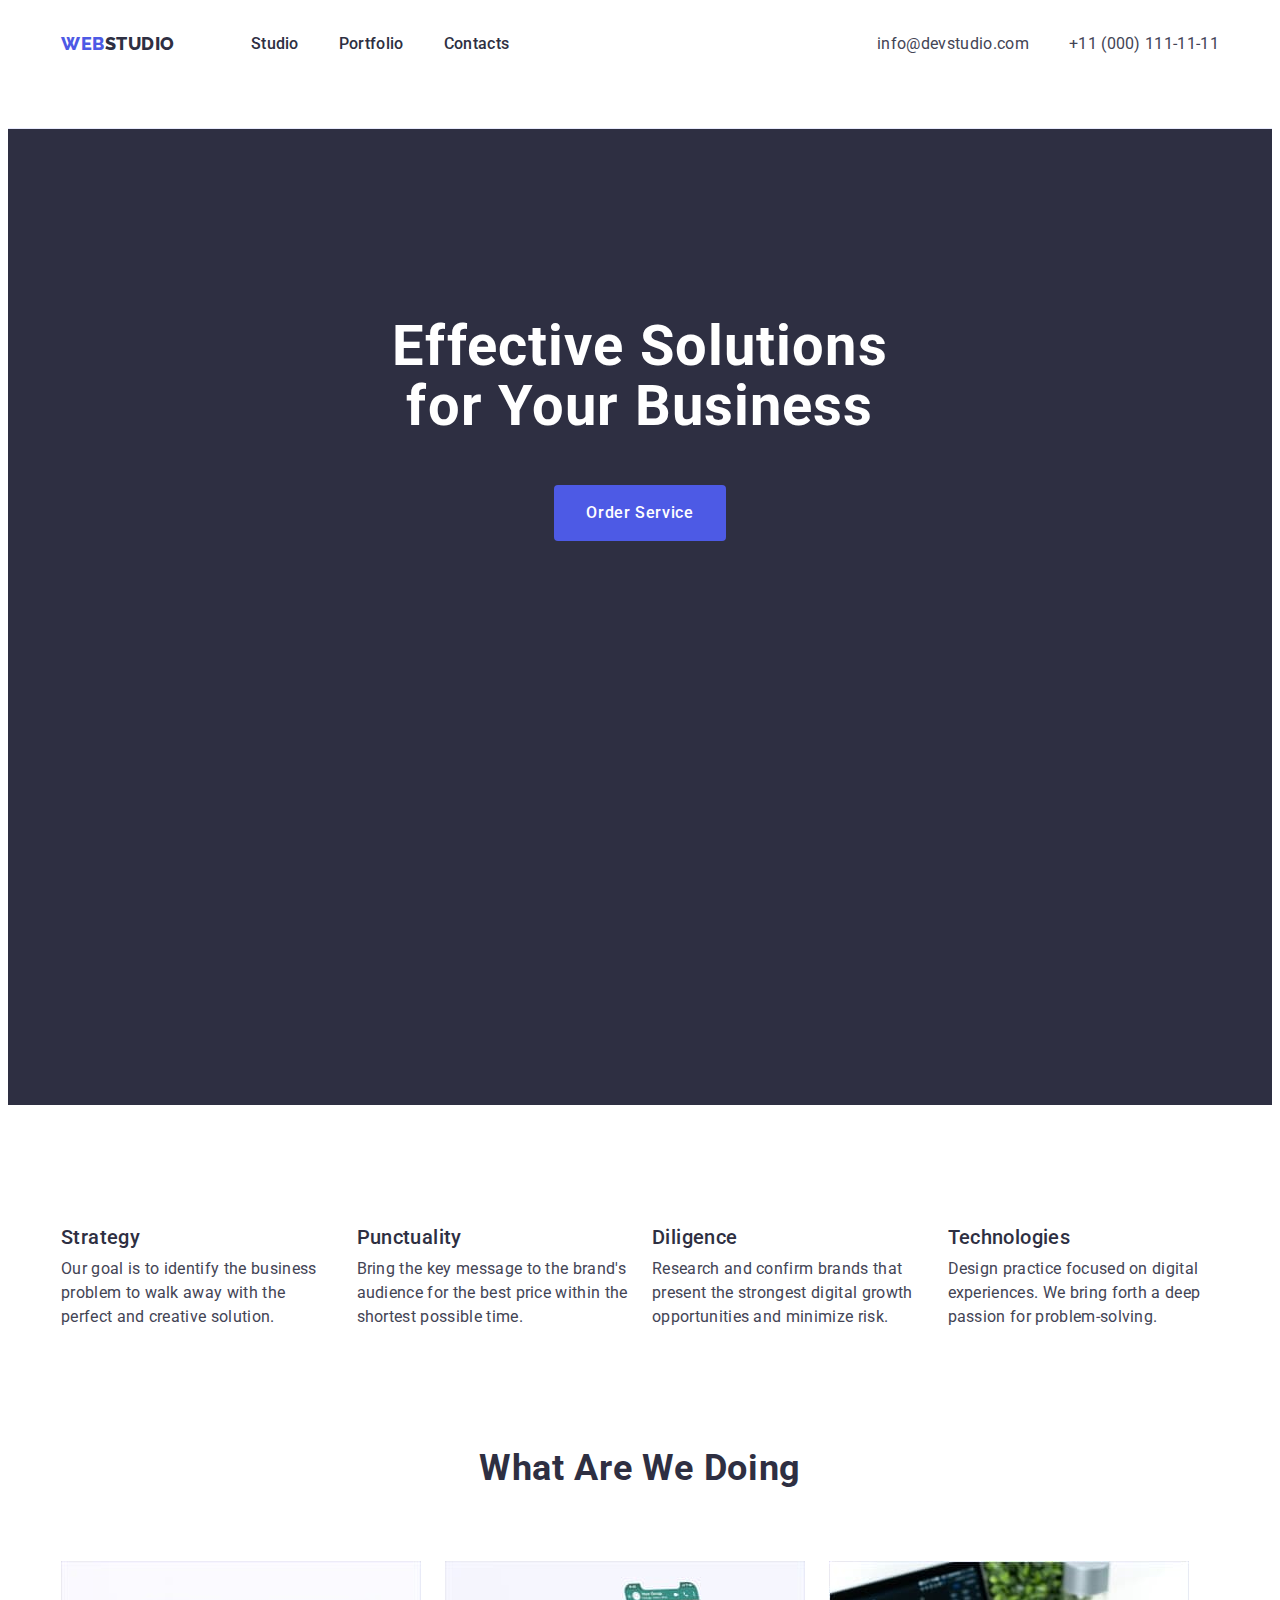
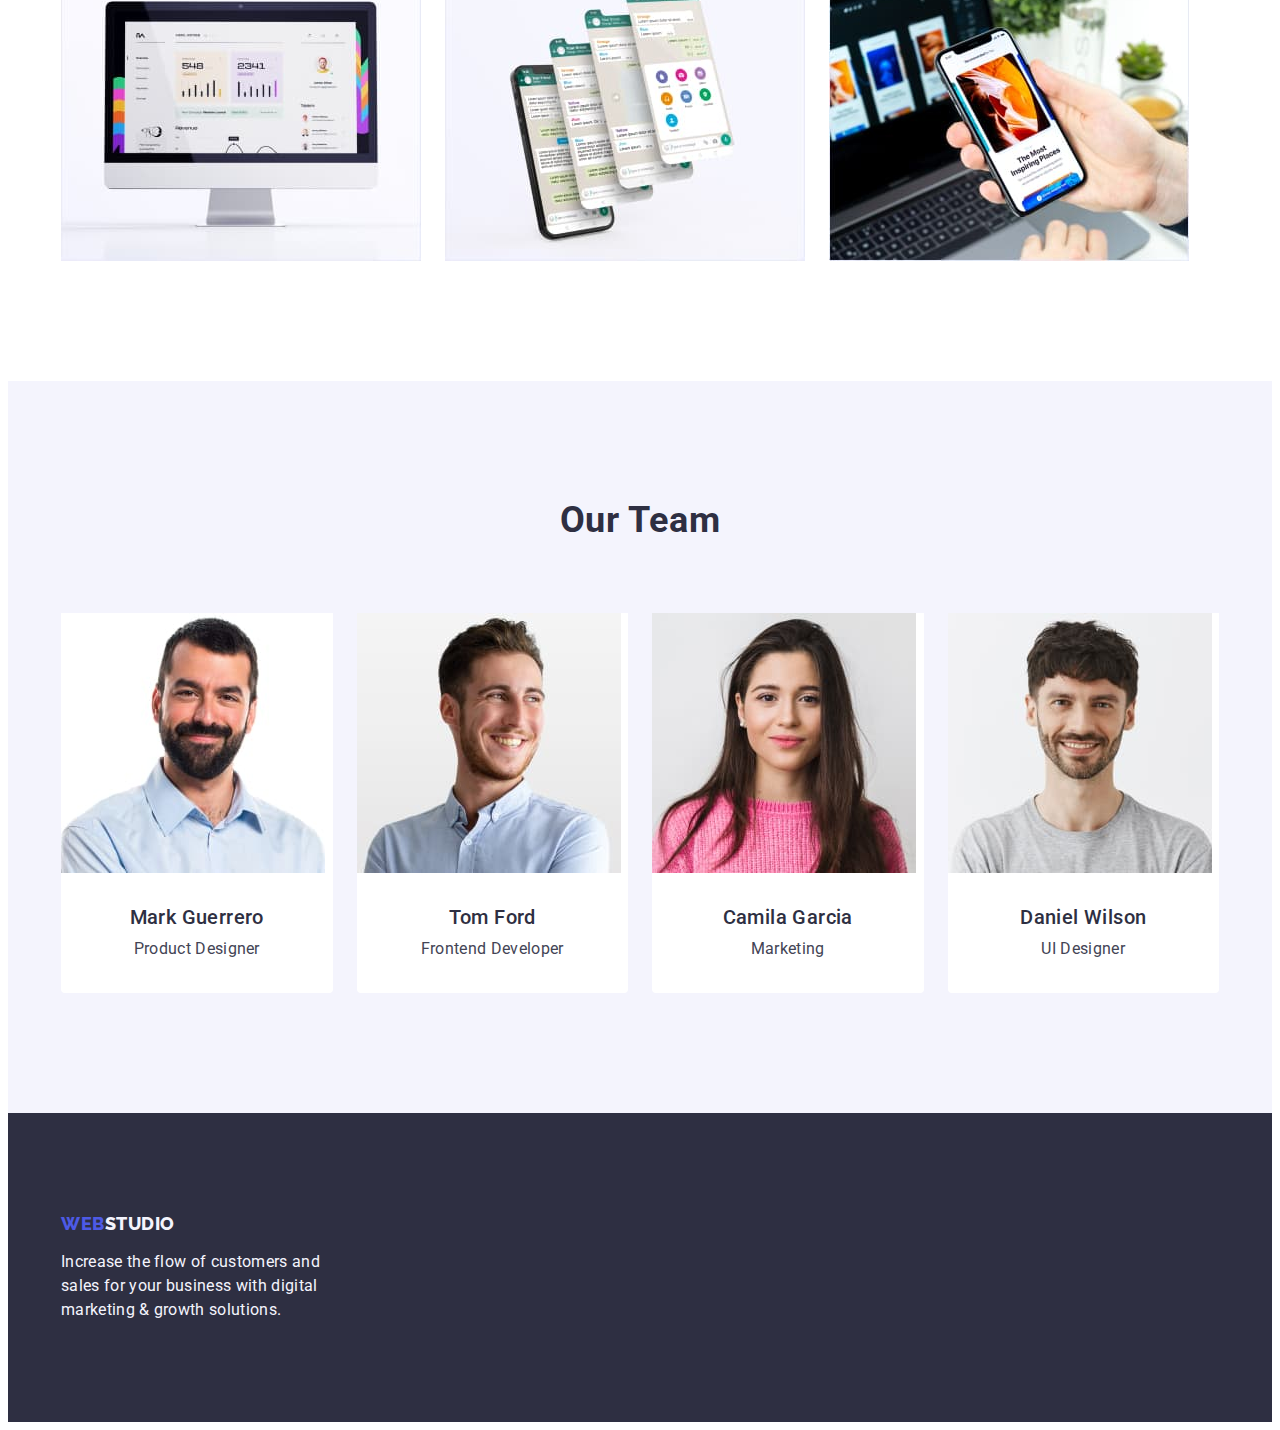
==== index.html @ 65b41a3a "Initial commit" ====
<!DOCTYPE html>
<html lang="en">
  <head>
    <meta charset="UTF-8" />
    <meta http-equiv="X-UA-Compatible" content="IE=edge" />
    <meta name="viewport" content="width=device-width, initial-scale=1.0" />
    <link rel="preconnect" href="https://fonts.googleapis.com" />
    <link rel="preconnect" href="https://fonts.gstatic.com" crossorigin />
    <link
      href="https://fonts.googleapis.com/css2?family=Raleway:wght@800&family=Roboto:wght@400;500;700&display=swap"
      rel="stylesheet"
    />
    <title>Document</title>
    <link
      rel="stylesheet"
      href="https://cdnjs.cloudflare.com/ajax/libs/modern-normalize/2.0.0/modern-normalize.min.css"
      integrity="sha512-4xo8blKMVCiXpTaLzQSLSw3KFOVPWhm/TRtuPVc4WG6kUgjH6J03IBuG7JZPkcWMxJ5huwaBpOpnwYElP/m6wg=="
      crossorigin="anonymous"
      referrerpolicy="no-referrer"
    />
    <link rel="stylesheet" href="./css/styles.css" />
  </head>

  <body class="body-list">
    <!-- ... -->
    <header class="header-item">
      <div class="container header-container">
        <nav class="link-menu-item">
          <a href="./index.html" class="link-logo link"
            >Web<span class="web link">Studio</span></a
          >
          <ul class="list-menu list">
            <li class="link-item-main">
              <a href="./index.html" class="link-menu link">Studio</a>
            </li>
            <li class="link-item-main">
              <a href="./portfolio.html" class="link-menu link">Portfolio</a>
            </li>
            <li class="link-item-main">
              <a href="" class="link-menu link">Contacts</a>
            </li>
          </ul>
        </nav>
        <address class="contact-list">
          <ul class="contact-list-item list">
            <li class="main-contact-address">
              <a href="mailto:info@devstudio.com" class="tel-mail link"
                >info@devstudio.com
              </a>
            </li>
            <li class="main-contact-address">
              <a href="tel:+110001111111" class="tel-mail link"
                >+11 (000) 111-11-11</a
              >
            </li>
          </ul>
        </address>
      </div>
    </header>
    <!-- title and button -->

    <main class="main">
      <section class="button-title-service">
        <div class="container hero-container">
          <h1 class="main-title">Effective Solutions for Your Business</h1>
          <button type="button" class="button-order">
            <span>Order Service</span>
          </button>
        </div>
      </section>

      <!-- all info -->
      <section class="all-info">
        <div class="container">
          <h2 class="portfolio-list">soft skills</h2>
          <ul class="skills-list list">
            <li class="skills-info">
              <h3 class="main-list-info">Strategy</h3>
              <p class="info-main">
                Our goal is to identify the business problem to walk away with
                the perfect and creative solution.
              </p>
            </li>
            <li class="skills-info">
              <h3 class="main-list-info">Punctuality</h3>
              <p class="info-main">
                Bring the key message to the brand's audience for the best price
                within the shortest possible time.
              </p>
            </li>
            <li class="skills-info">
              <h3 class="main-list-info">Diligence</h3>
              <p class="info-main">
                Research and confirm brands that present the strongest digital
                growth opportunities and minimize risk.
              </p>
            </li>
            <li class="skills-info">
              <h3 class="main-list-info">Technologies</h3>
              <p class="info-main">
                Design practice focused on digital experiences. We bring forth a
                deep passion for problem-solving.
              </p>
            </li>
          </ul>
        </div>
      </section>

      <!-- skills -->
      <section class="are-we-doing">
        <div class="container">
          <h2 class="skills-doing">What are we doing</h2>
          <ul class="skills-img-list list">
            <li class="skills-team list">
              <img
                src="./images/Rectangle71.jpg"
                alt="computer monitor"
                class="img-computer"
                width="360"
                height="300"
              />
            </li>
            <li class="skills-team list">
              <img
                src="./images/Rectangle71(1).jpg"
                alt="phone message"
                class="img-phone"
                width="360"
                height="300"
              />
            </li>
            <li class="skills-team list">
              <img
                src="./images/Rectangle71(2).jpg"
                alt="phone computer"
                class="img-phone-computer"
                width="360"
                height="300"
              />
            </li>
          </ul>
        </div>
      </section>

      <!-- All team -->
      <section class="all-team">
        <div class="container">
          <h2 class="our-team">Our Team</h2>
          <ul class="list-team list">
            <li class="info-team list">
              <img
                src="./images/img.jpg"
                alt="Mark Product Designer"
                class="mark-img"
                width="264"
                height="260"
              />
              <div class="team-container">
                <h3 class="name-team">Mark Guerrero</h3>
                <p class="profession-team">Product Designer</p>
              </div>
            </li>
            <li class="info-team list">
              <img
                src="./images/img(1).jpg"
                alt="Tom Frontend"
                class="tom-img"
                width="264"
                height="260"
              />
              <div class="team-container">
                <h3 class="name-team">Tom Ford</h3>
                <p class="profession-team">Frontend Developer</p>
              </div>
            </li>
            <li class="info-team list">
              <img
                src="./images/img(2).jpg"
                alt="Camila Marketing"
                class="camila-img"
                width="264"
                height="260"
              />
              <div class="team-container">
                <h3 class="name-team">Camila Garcia</h3>
                <p class="profession-team">Marketing</p>
              </div>
            </li>
            <li class="info-team list">
              <img
                src="./images/img(3).jpg"
                alt="Daniel UI Designer"
                class="daniel-img"
                width="264"
                height="260"
              />
              <div class="team-container">
                <h3 class="name-team">Daniel Wilson</h3>
                <p class="profession-team">UI Designer</p>
              </div>
            </li>
          </ul>
        </div>
      </section>
    </main>
    <!-- ... -->

    <footer class="footer">
      <div class="container">
        <a href="./index.html" class="link-logo link logo-portfolio"
          >Web<span class="web-footer">Studio</span></a
        >
        <p class="footer-text">
          Increase the flow of customers and sales for your business with
          digital marketing & growth solutions.
        </p>
      </div>
    </footer>
  </body>
</html>
---- css/styles.css ----
body {
  font-family: "Roboto", sans-serif;
  background-color: #ffffff;
  color: #434455;
}
:root {
  --title-color: #2e2f42;
  --contact-color: #434455;
  --poragraf-color: #434455;
  --logo: #4d5ae5;
}

.container {
  width: 100%;
  width: 1158px;
  padding: 0 15px;
  margin: 0 auto;
}

.header-container {
  display: flex;
  align-items: center;
}

.link {
  text-decoration: none;
}
.list {
  list-style: none;
}

p,
h1,
h2,
h3 {
  margin-top: 0;
  margin-bottom: 0;
}

img {
  display: block;
}

ul {
  list-style-type: none;
  margin: 0;
  padding-left: 0;
}

.link-menu-item {
  display: flex;
  align-items: center;
}

.header-item {
  padding-top: 24px;
  padding-bottom: 24px;
  flex-grow: 1;
  justify-content: space-between;
  border-bottom: 1px solid #e7e9fc;
  height: 72px;
}

.header-container {
  display: flex;
}

.link-logo {
  font-family: "Raleway", sans-serif;
  font-style: normal;
  font-weight: 800;
  font-size: 18px;
  line-height: 1.17;
  letter-spacing: 0.03em;
  text-transform: uppercase;
  color: var(--logo);
  align-items: center;
  margin-right: 76px;
}

.logo-portfolio {
  display: inline-block;
  margin-bottom: 16px;
}

.web {
  color: var(--title-color);
}

.list-menu {
  display: flex;
  gap: 40px;
}

.link-menu {
  font-weight: 500;
  font-size: 16px;
  line-height: 1.5;
  letter-spacing: 0.02em;
  color: var(--title-color);
  padding: 24px 0;
}

.link-item-main :hover,
.link-item-main :focus {
  color: #404bbf;
}
.link-item-main {
}

.contact-list {
  font-style: normal;
  font-weight: 400;
  font-size: 16px;
  line-height: 1.5;
  letter-spacing: 0.02em;
  margin-left: auto;
}

.contact-list-item {
  display: flex;
  align-items: center;
  gap: 40px;
}

.main-contact-address :hover,
.main-contact-address :focus {
  color: #404bbf;
}

.tel-mail {
  color: var(--contact-color);
}

.button-title-service {
  background-color: var(--title-color);
  padding: 188px 0;
  height: 600px;
}

.hero-container {
}

.main-title {
  font-size: 56px;
  line-height: 1.07;
  color: #ffffff;
  text-align: center;
  letter-spacing: 0.02em;
  max-width: 496px;
  margin-left: auto;
  margin-right: auto;
  margin-bottom: 48px;
}

.button-order {
  padding: 16px 32px;
  font-family: "Roboto", sans-serif;
  font-style: normal;
  font-weight: 500;
  font-size: 16px;
  line-height: 1.5;
  letter-spacing: 0.04em;
  color: #ffffff;
  cursor: pointer;
  align-items: center;
  display: flex;
  margin: auto;
  background-color: #4d5ae5;
  border: 1px;
  border-radius: 4px;
  display: block;
  min-width: 169px;
}

.button-order:hover,
.button-order:focus {
  background-color: #404bbf;
}

.info-skills {
  font-weight: 500;
  font-size: 36px;
  line-height: 1.11;
  color: var(--title-color);
  letter-spacing: 0.02em;
  text-align: center;
  margin-bottom: 72px;
}

.skills-list {
  display: flex;
  gap: 24px;
  padding-left: 0;
}

.skills-info {
  width: calc((100% - 72px) / 4);
}

.all-info {
  padding-bottom: 120px;
  padding-top: 120px;
}

.main-list-info {
  font-family: "Roboto", sans-serif;
  font-weight: 500;
  font-size: 20px;
  line-height: 1.2;
  color: var(--title-color);
  letter-spacing: 0.02em;
  margin-bottom: 8px;
}

.info-main {
  font-family: "Roboto", sans-serif;
  font-size: 16px;
  line-height: 1.5;
  color: var(--poragraf-color);
  letter-spacing: 0.02em;
}
/** --------------skills-list-info --------------- */

.are-we-doing {
  padding-bottom: 120px;
}

.skills-doing {
  font-weight: 700;
  font-size: 36px;
  line-height: 1.11;
  color: var(--title-color);
  text-align: center;
  letter-spacing: 0.02em;
  text-transform: capitalize;
  margin: 0 auto;
  margin-bottom: 72px;
}

.skills-img-list {
  display: flex;
  gap: 24px;
}

.all-team {
  background-color: #f4f4fd;
  padding: 120px 0;
}

.list-team {
  display: flex;
  gap: 24px;
}
.team-container {
  padding: 32px 16px;
}

.info-team {
  background-color: #ffffff;
  border-radius: 0px 0px 4px 4px;
  width: calc((100% - 72px) / 4);
}

.our-team {
  font-size: 36px;
  line-height: 1.11;
  color: var(--title-color);
  text-align: center;
  letter-spacing: 0.02em;
  text-transform: capitalize;
  margin-bottom: 72px;
}
.list-team .name-team {
  font-family: "Roboto";
  font-style: normal;
  font-weight: 500;
  font-size: 20px;
  line-height: 1.2;
  color: var(--title-color);
  letter-spacing: 0.02em;
  margin-bottom: 8px;
  text-align: center;
}

.list-team .profession-team {
  font-size: 16px;
  line-height: 1.5;
  color: var(--poragraf-color);
  letter-spacing: 0.02em;
  text-align: center;
}

.footer {
  background: var(--title-color);
  padding-top: 100px;
  padding-bottom: 100px;
}
.footer-text {
  font-family: "Roboto";
  font-style: normal;
  font-weight: 400;
  font-size: 16px;
  line-height: 1.5;
  color: #f4f4fd;
  letter-spacing: 0.02em;
  max-width: 264px;
}

/** --------------next-html-portfolio--------------- */

.text-main-portfolio {
  font-weight: 500;
  font-size: 20px;
  line-height: 1.2;
  letter-spacing: 0.02em;
  color: var(--title-color);
  margin-bottom: 8px;
}
.item-portfolio {
  font-size: 16px;
  line-height: 1.5;
  letter-spacing: 0.02em;
  color: var(--poragraf-color);
}

.li-portfolio {
  background: #ffffff;
}

.web-footer {
  color: #f4f4fd;
}

.section-main {
  padding-top: 96px;
  padding-bottom: 120px;
}

.item-butoon {
  display: flex;
  justify-content: center;
  gap: 24px;
  margin-bottom: 72px;
}

.button-web-portfolio {
  font-family: "Roboto", sans-serif;
  color: #4d5ae5;
  line-height: 1.5;
  font-size: 16px;
  font-weight: 500;
  letter-spacing: 0.04em;
  background-color: #f4f4fd;
  cursor: pointer;
  padding: 12px 24px;
  border: 1px solid #e7e9fc;
  border-radius: 4px;
}

.button-web-portfolio:hover {
  color: #ffffff;
  background-color: #404bbf;
  border: 1px solid transparent;
}
.button-web-portfolio:active,
.button-web-portfolio:focus {
  color: #ffffff;
  background-color: #404bbf;
  border: 1px solid transparent;
}

.ul-portfolio {
  display: flex;
  flex-wrap: wrap;
  column-gap: 24px;
  row-gap: 48px;
}

.li-portfolio {
  width: calc((100% - 48px) / 3);
}

.info-portfolio {
  padding: 32px 16px;
  border: 1px solid #e7e9fc;
  border-top: none;
  width: 360px;
}
.portfolio-list {
  position: absolute;
  width: 1px;
  height: 1px;
  margin: -1px;
  border: 0;
  padding: 0;
  white-space: nowrap;
  clip-path: inset(100%);
  clip: rect(0 0 0 0);
  overflow: hidden;
}
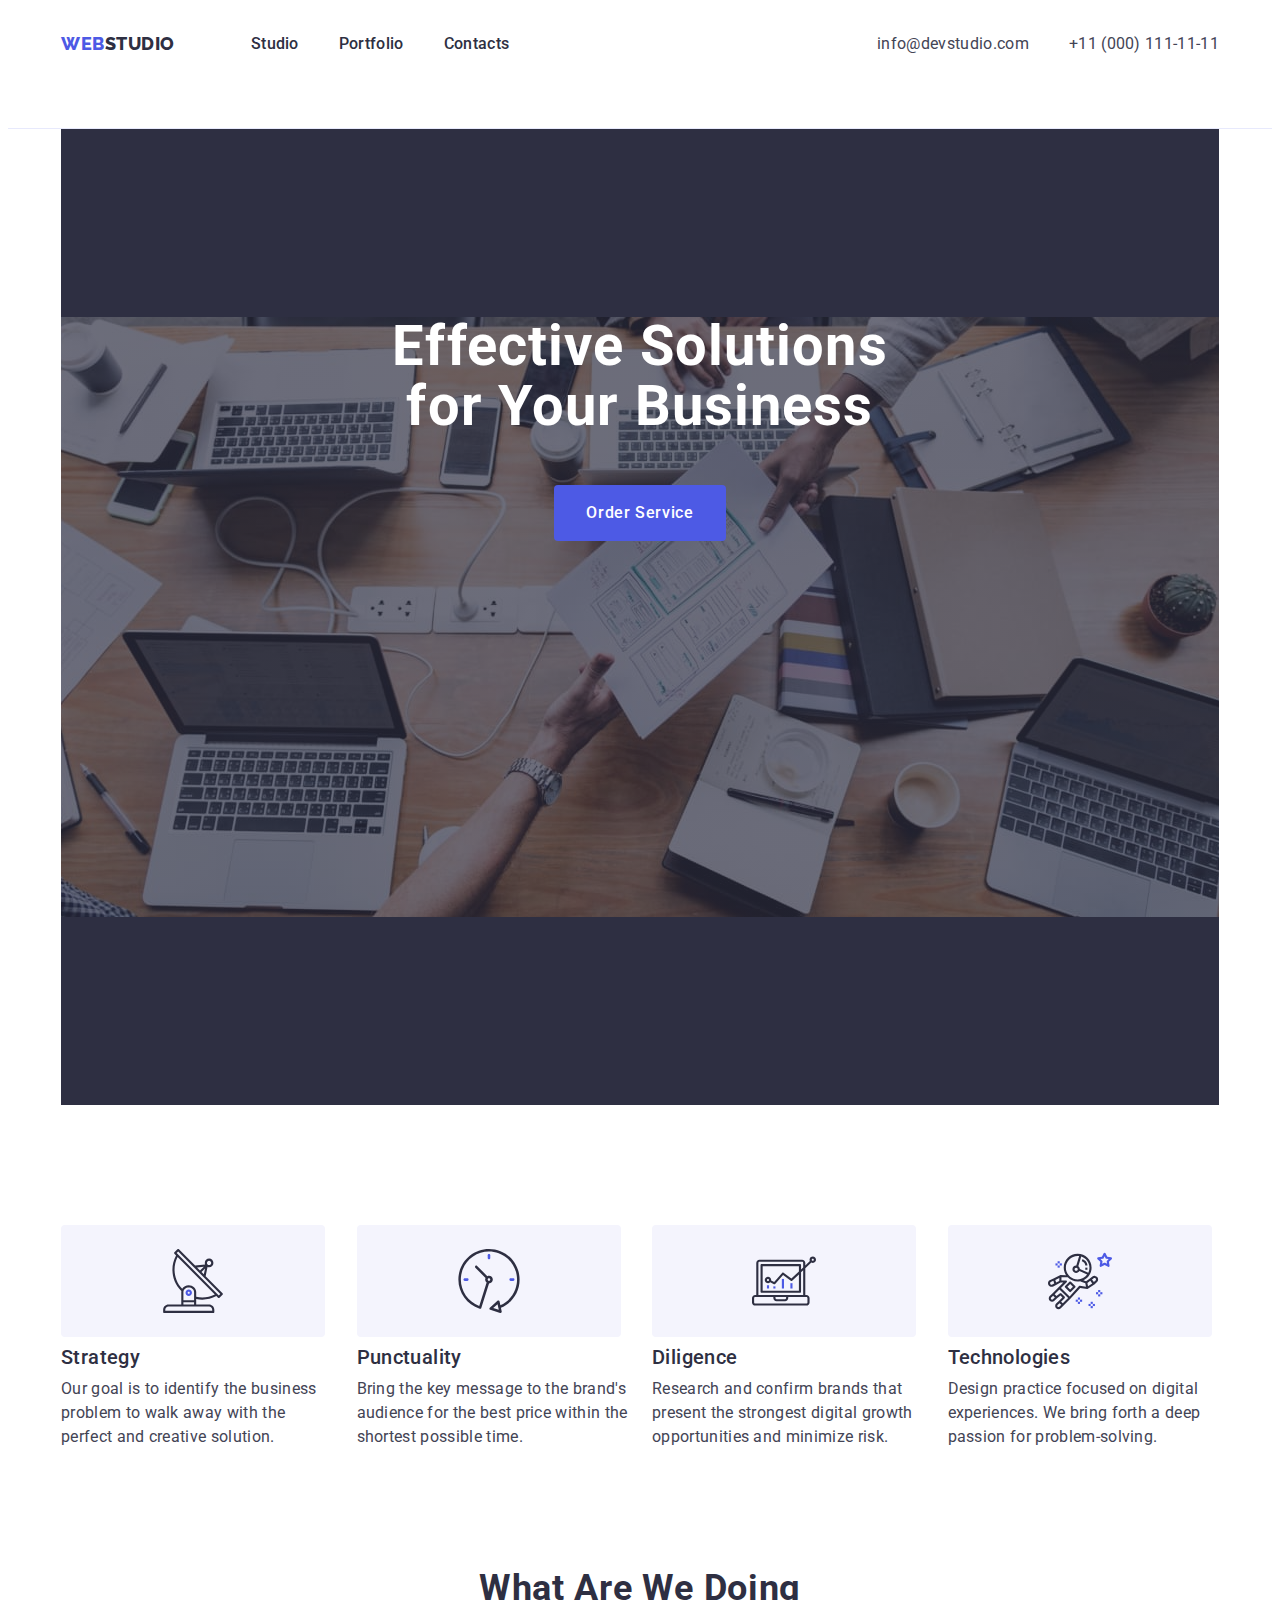
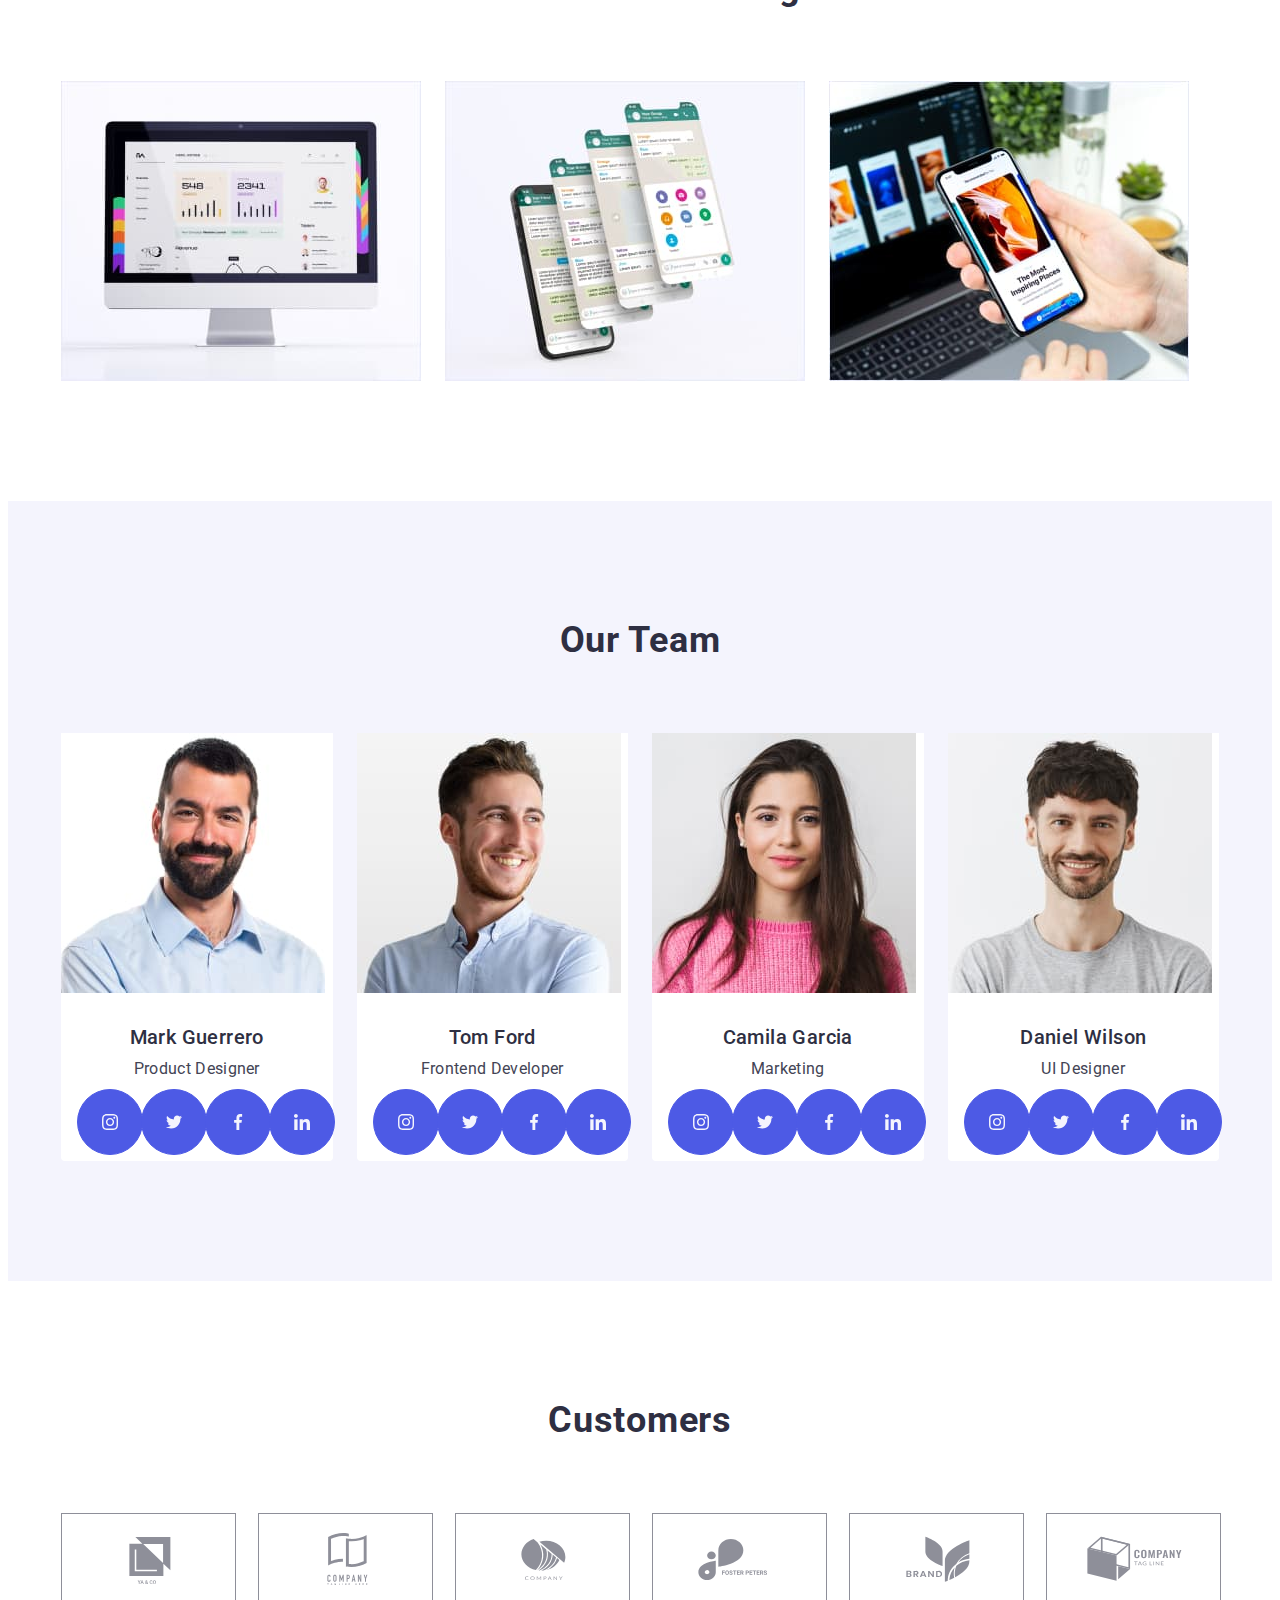
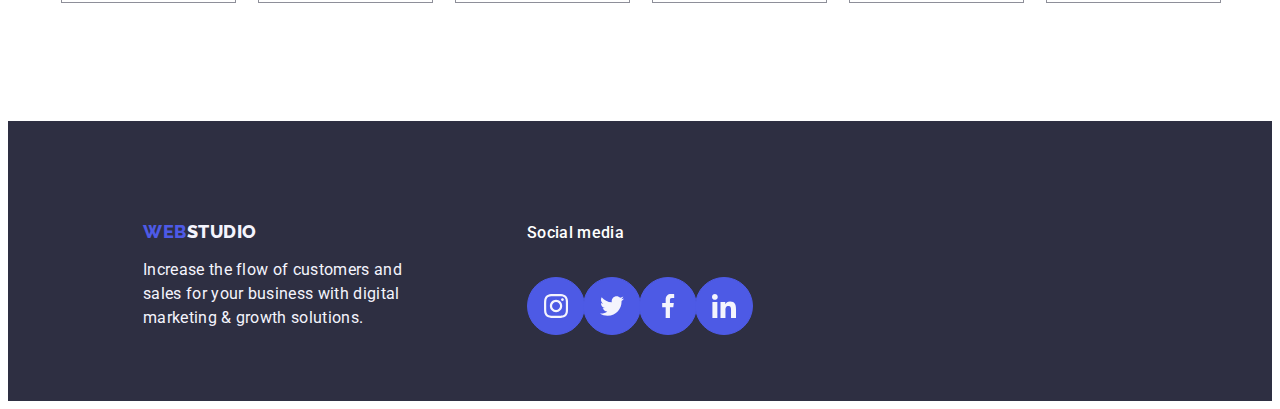
==== commit a784ad86: "yes" ====
--- a/index.html
+++ b/index.html
@@ -63,7 +63,7 @@
       <section class="button-title-service">
         <div class="container hero-container">
           <h1 class="main-title">Effective Solutions for Your Business</h1>
-          <button type="button" class="button-order">
+          <button type="button" class="button-order" data-modal-open>
             <span>Order Service</span>
           </button>
         </div>
@@ -75,27 +75,50 @@
           <h2 class="portfolio-list">soft skills</h2>
           <ul class="skills-list list">
             <li class="skills-info">
+              <div class="icon-item">
+                <svg class="header-svg-icon" width="64" height="64">
+                  <use href="./images/symbol-defs.svg#icon-antenna"></use>
+                </svg>
+              </div>
               <h3 class="main-list-info">Strategy</h3>
               <p class="info-main">
                 Our goal is to identify the business problem to walk away with
                 the perfect and creative solution.
               </p>
             </li>
+
             <li class="skills-info">
+              <div class="icon-item">
+                <svg class="header-svg-icon" width="64" height="64">
+                  <use href="./images/symbol-defs.svg#icon-clock"></use>
+                </svg>
+              </div>
               <h3 class="main-list-info">Punctuality</h3>
               <p class="info-main">
                 Bring the key message to the brand's audience for the best price
                 within the shortest possible time.
               </p>
             </li>
+
             <li class="skills-info">
+              <div class="icon-item">
+                <svg class="header-svg-icon" width="64" height="64">
+                  <use href="./images/symbol-defs.svg#icon-diagram"></use>
+                </svg>
+              </div>
               <h3 class="main-list-info">Diligence</h3>
               <p class="info-main">
                 Research and confirm brands that present the strongest digital
                 growth opportunities and minimize risk.
               </p>
             </li>
+
             <li class="skills-info">
+              <div class="icon-item">
+                <svg class="header-svg-icon" width="64" height="64">
+                  <use href="./images/symbol-defs.svg#icon-astronaut"></use>
+                </svg>
+              </div>
               <h3 class="main-list-info">Technologies</h3>
               <p class="info-main">
                 Design practice focused on digital experiences. We bring forth a
@@ -158,6 +181,42 @@
               <div class="team-container">
                 <h3 class="name-team">Mark Guerrero</h3>
                 <p class="profession-team">Product Designer</p>
+                <div class="container-social-link">
+                  <ul class="icon-main-list list">
+                    <li class="social-icon-list">
+                      <a href="#" class="social-icon-link"
+                        ><svg class="" width="16" height="16">
+                          <use
+                            href="./images/symbol-defs.svg#icon-instagram"
+                          ></use></svg
+                      ></a>
+                    </li>
+                    <li class="social-icon-list">
+                      <a href="#" class="social-icon-link"
+                        ><svg class="" width="16" height="16">
+                          <use
+                            href="./images/symbol-defs.svg#icon-twitter"
+                          ></use></svg
+                      ></a>
+                    </li>
+                    <li class="social-icon-list">
+                      <a href="#" class="social-icon-link"
+                        ><svg class="" width="16" height="16">
+                          <use
+                            href="./images/symbol-defs.svg#icon-facebook"
+                          ></use></svg
+                      ></a>
+                    </li>
+                    <li class="social-icon-list">
+                      <a href="#" class="social-icon-link"
+                        ><svg class="" width="16" height="16">
+                          <use
+                            href="./images/symbol-defs.svg#icon-linkedin"
+                          ></use></svg
+                      ></a>
+                    </li>
+                  </ul>
+                </div>
               </div>
             </li>
             <li class="info-team list">
@@ -171,6 +230,42 @@
               <div class="team-container">
                 <h3 class="name-team">Tom Ford</h3>
                 <p class="profession-team">Frontend Developer</p>
+                <div class="container-social-link">
+                  <ul class="icon-main-list">
+                    <li class="social-icon-list">
+                      <a href="#" class="social-icon-link"
+                        ><svg class="" width="16" height="16">
+                          <use
+                            href="./images/symbol-defs.svg#icon-instagram"
+                          ></use></svg
+                      ></a>
+                    </li>
+                    <li class="social-icon-list">
+                      <a href="#" class="social-icon-link"
+                        ><svg class="" width="16" height="16">
+                          <use
+                            href="./images/symbol-defs.svg#icon-twitter"
+                          ></use></svg
+                      ></a>
+                    </li>
+                    <li class="social-icon-list">
+                      <a href="#" class="social-icon-link"
+                        ><svg class="" width="16" height="16">
+                          <use
+                            href="./images/symbol-defs.svg#icon-facebook"
+                          ></use></svg
+                      ></a>
+                    </li>
+                    <li class="social-icon-list">
+                      <a href="#" class="social-icon-link"
+                        ><svg class="" width="16" height="16">
+                          <use
+                            href="./images/symbol-defs.svg#icon-linkedin"
+                          ></use></svg
+                      ></a>
+                    </li>
+                  </ul>
+                </div>
               </div>
             </li>
             <li class="info-team list">
@@ -184,6 +279,42 @@
               <div class="team-container">
                 <h3 class="name-team">Camila Garcia</h3>
                 <p class="profession-team">Marketing</p>
+                <div class="container-social-link">
+                  <ul class="icon-main-list">
+                    <li class="social-icon-list">
+                      <a href="#" class="social-icon-link"
+                        ><svg class="" width="16" height="16">
+                          <use
+                            href="./images/symbol-defs.svg#icon-instagram"
+                          ></use></svg
+                      ></a>
+                    </li>
+                    <li class="social-icon-list">
+                      <a href="#" class="social-icon-link"
+                        ><svg class="" width="16" height="16">
+                          <use
+                            href="./images/symbol-defs.svg#icon-twitter"
+                          ></use></svg
+                      ></a>
+                    </li>
+                    <li class="social-icon-list">
+                      <a href="#" class="social-icon-link"
+                        ><svg class="" width="16" height="16">
+                          <use
+                            href="./images/symbol-defs.svg#icon-facebook"
+                          ></use></svg
+                      ></a>
+                    </li>
+                    <li class="social-icon-list">
+                      <a href="#" class="social-icon-link"
+                        ><svg class="" width="16" height="16">
+                          <use
+                            href="./images/symbol-defs.svg#icon-linkedin"
+                          ></use></svg
+                      ></a>
+                    </li>
+                  </ul>
+                </div>
               </div>
             </li>
             <li class="info-team list">
@@ -197,24 +328,191 @@
               <div class="team-container">
                 <h3 class="name-team">Daniel Wilson</h3>
                 <p class="profession-team">UI Designer</p>
-              </div>
+                <div class="container-social-link">
+                  <ul class="icon-main-list">
+                    <li class="social-icon-list">
+                      <a href="#" class="social-icon-link"
+                        ><svg class="" width="16" height="16">
+                          <use
+                            href="./images/symbol-defs.svg#icon-instagram"
+                          ></use></svg
+                      ></a>
+                    </li>
+                    <li class="social-icon-list">
+                      <a href="#" class="social-icon-link"
+                        ><svg class="" width="16" height="16">
+                          <use
+                            href="./images/symbol-defs.svg#icon-twitter"
+                          ></use></svg
+                      ></a>
+                    </li>
+                    <li class="social-icon-list">
+                      <a href="#" class="social-icon-link"
+                        ><svg class="" width="16" height="16">
+                          <use
+                            href="./images/symbol-defs.svg#icon-facebook"
+                          ></use></svg
+                      ></a>
+                    </li>
+                    <li class="social-icon-list">
+                      <a href="#" class="social-icon-link"
+                        ><svg class="" width="16" height="16">
+                          <use
+                            href="./images/symbol-defs.svg#icon-linkedin"
+                          ></use></svg
+                      ></a>
+                    </li>
+                  </ul>
+                </div>
+              </div>
+            </li>
+          </ul>
+        </div>
+      </section>
+
+      <section class="sectiom-customers">
+        <div class="container">
+          <h2 class="customers-text">Customers</h2>
+          <ul class="main-icon-group list">
+            <li class="list-icon-customers">
+              <a
+                href="#"
+                class="link-icon-customers"
+                aria-label=""
+                target="_blank"
+                rel="noopener noreferrer"
+              >
+                <svg class="brand-company" width="104" height="56">
+                  <use
+                    href="./images/symbol-defs.svg#icon-group-ya-co"
+                  ></use></svg
+              ></a>
+            </li>
+            <li class="list-icon-customers">
+              <a
+                href="#"
+                class="link-icon-customers"
+                aria-label=""
+                target="_blank"
+                rel="noopener noreferrer"
+              >
+                <svg class="brand-company" width="104" height="56">
+                  <use
+                    href="./images/symbol-defs.svg#icon-company-tagline-here"
+                  ></use></svg
+              ></a>
+            </li>
+            <li class="list-icon-customers">
+              <a
+                href="#"
+                class="link-icon-customers"
+                aria-label=""
+                target="_blank"
+                rel="noopener noreferrer"
+              >
+                <svg class="brand-company" width="104" height="56">
+                  <use href="./images/symbol-defs.svg#icon-company"></use></svg
+              ></a>
+            </li>
+            <li class="list-icon-customers">
+              <a
+                href="#"
+                class="link-icon-customers"
+                aria-label=""
+                target="_blank"
+                rel="noopener noreferrer"
+              >
+                <svg class="brand-company" width="104" height="56">
+                  <use
+                    href="./images/symbol-defs.svg#icon-foster-peters"
+                  ></use></svg
+              ></a>
+            </li>
+            <li class="list-icon-customers">
+              <a
+                href="#"
+                class="link-icon-customers"
+                aria-label=""
+                target="_blank"
+                rel="noopener noreferrer"
+              >
+                <svg class="brand-company" width="104" height="56">
+                  <use href="./images/symbol-defs.svg#icon-brend"></use></svg
+              ></a>
+            </li>
+            <li class="list-icon-customers">
+              <a
+                href="#"
+                class="link-icon-customers"
+                aria-label=""
+                target="_blank"
+                rel="noopener noreferrer"
+              >
+                <svg class="brand-company" width="104" height="56">
+                  <use
+                    href="./images/symbol-defs.svg#icon-company-tag-line"
+                  ></use></svg
+              ></a>
             </li>
           </ul>
         </div>
       </section>
     </main>
     <!-- ... -->
-
     <footer class="footer">
-      <div class="container">
-        <a href="./index.html" class="link-logo link logo-portfolio"
-          >Web<span class="web-footer">Studio</span></a
-        >
-        <p class="footer-text">
-          Increase the flow of customers and sales for your business with
-          digital marketing & growth solutions.
-        </p>
+      <div class="container footer-container">
+        <div class="container-logo">
+          <a href="./index.html" class="logo-portfolio-item link"
+            >Web<span class="web-footer">Studio</span></a
+          >
+          <p class="footer-text">
+            Increase the flow of customers and sales for your business with
+            digital marketing & growth solutions.
+          </p>
+        </div>
+        <div class="footer-container-item">
+          <p class="footer-icon">Social media</p>
+          <ul class="icon-footer-item list">
+            <li class="footer-icon-list">
+              <a href="#" class="footer-link"
+                ><svg class="" width="24" height="24">
+                  <use
+                    href="./images/symbol-defs.svg#icon-instagram"
+                  ></use></svg
+              ></a>
+            </li>
+            <li class="footer-icon-list">
+              <a href="#" class="footer-link link"
+                ><svg class="" width="24" height="24">
+                  <use href="./images/symbol-defs.svg#icon-twitter"></use></svg
+              ></a>
+            </li>
+            <li class="footer-icon-list">
+              <a href="#" class="footer-link link"
+                ><svg class="" width="24" height="24">
+                  <use href="./images/symbol-defs.svg#icon-facebook"></use></svg
+              ></a>
+            </li>
+            <li class="footer-icon-list">
+              <a href="#" class="footer-link link"
+                ><svg class="" width="24" height="24">
+                  <use href="./images/symbol-defs.svg#icon-linkedin"></use></svg
+              ></a>
+            </li>
+          </ul>
+        </div>
       </div>
     </footer>
+
+    <div class="backdrop is-hidden" data-modal>
+      <div class="modal">
+        <button type="button" class="icon-button" data-modal-close>
+          <svg class="modal-icon" width="8" height="8">
+            <use href="./images/symbol-defs.svg#icon-close-black"></use>
+          </svg>
+        </button>
+      </div>
+    </div>
+    <script src="./js/modal.js"></script>
   </body>
 </html>
--- a/css/styles.css
+++ b/css/styles.css
@@ -99,6 +99,10 @@
   letter-spacing: 0.02em;
   color: var(--title-color);
   padding: 24px 0;
+  transition: color 250ms cubic-bezier(0.4, 0, 0.2, 1);
+}
+
+.link-item-main {
 }
 
 .link-item-main :hover,
@@ -130,15 +134,25 @@
 
 .tel-mail {
   color: var(--contact-color);
+  transition: color 250ms cubic-bezier(0.4, 0, 0.2, 1);
 }
 
 .button-title-service {
+}
+
+.hero-container {
   background-color: var(--title-color);
   padding: 188px 0;
   height: 600px;
-}
-
-.hero-container {
+  background-image: linear-gradient(
+      rgba(46, 47, 66, 0.7),
+      rgba(46, 47, 66, 0.7)
+    ),
+    url(../images/people-office.jpg);
+  background-repeat: no-repeat;
+  background-position: center;
+  background-size: cover;
+  background-size: 1440px;
 }
 
 .main-title {
@@ -176,31 +190,52 @@
 .button-order:hover,
 .button-order:focus {
   background-color: #404bbf;
-}
-
-.info-skills {
-  font-weight: 500;
-  font-size: 36px;
-  line-height: 1.11;
-  color: var(--title-color);
-  letter-spacing: 0.02em;
-  text-align: center;
-  margin-bottom: 72px;
-}
-
-.skills-list {
-  display: flex;
-  gap: 24px;
-  padding-left: 0;
-}
-
-.skills-info {
-  width: calc((100% - 72px) / 4);
-}
+  transition: color 250ms cubic-bezier(0.4, 0, 0.2, 1);
+}
+
+/** --------------section--------------- */
 
 .all-info {
   padding-bottom: 120px;
   padding-top: 120px;
+}
+
+.skills-list {
+  display: flex;
+  gap: 24px;
+  padding-left: 0;
+}
+
+.header-svg-icon {
+}
+
+.icon-item {
+  position: relative;
+  background-color: rgba(244, 244, 253, 1);
+  border-radius: 4px;
+  display: flex;
+  align-items: center;
+  justify-content: center;
+  width: 264px;
+  height: 112px;
+  margin-bottom: 8px;
+  margin-right: 24px;
+}
+
+.skills-info {
+  position: relative;
+  width: calc((100% - 72px) / 4);
+}
+
+.info-skills {
+  font-weight: 500;
+  font-size: 36px;
+  line-height: 1.11;
+  color: var(--title-color);
+  letter-spacing: 0.02em;
+  text-align: center;
+  margin-bottom: 72px;
+  margin-bottom: 16px;
 }
 
 .main-list-info {
@@ -243,9 +278,40 @@
   gap: 24px;
 }
 
+/** --------------all-team--------------- */
+
 .all-team {
   background-color: #f4f4fd;
   padding: 120px 0;
+}
+
+.social-icon-list {
+  width: 40px;
+  height: 40px;
+}
+
+.social-icon-link {
+  background: #4d5ae5;
+  padding: 12px;
+  border-radius: 50%;
+  display: flex;
+  align-items: center;
+  justify-content: center;
+  border: 1px solid #4d5ae5;
+  width: 100%;
+  height: 100%;
+  transition: color 250ms cubic-bezier(0.4, 0, 0.2, 1);
+}
+
+.social-icon-link:hover,
+.social-icon-link:focus {
+  background-color: #404bbf;
+}
+
+.icon-main-list {
+  display: flex;
+  gap: 24px;
+  margin-top: 8px;
 }
 
 .list-team {
@@ -291,46 +357,139 @@
   text-align: center;
 }
 
+/** --------------next--------------- */
+
+.customers-text {
+  font-family: "Roboto";
+  font-style: normal;
+  font-weight: 700;
+  font-size: 36px;
+  line-height: 1.11;
+  text-align: center;
+  letter-spacing: 0.02em;
+  text-transform: capitalize;
+  color: #2e2f42;
+  margin-bottom: 72px;
+}
+
+.main-icon-group {
+  display: flex;
+  gap: 24px;
+  justify-content: center;
+  align-items: center;
+}
+
+.sectiom-customers {
+  padding-top: 120px;
+  padding-bottom: 120px;
+}
+
+.list-icon-customers {
+  width: calc((100% - 5 * 24px) / 6);
+  height: 88px;
+  border-radius: 4px;
+  transition: color 250ms cubic-bezier(0.4, 0, 0.2, 1);
+}
+
+.link-icon-customers {
+  display: flex;
+  justify-content: center;
+  align-items: center;
+  height: 100%;
+  width: 100%;
+  color: #8e8f99;
+  border: 1px solid #8e8f99;
+}
+
+.brand-company {
+  fill: currentColor;
+}
+
+.link-icon-customers:hover,
+.link-icon-customers:focus {
+  color: #404bbf;
+  border-color: #404bbf;
+}
+
+/** --------------footer--------------- */
 .footer {
   background: var(--title-color);
   padding-top: 100px;
   padding-bottom: 100px;
 }
-.footer-text {
-  font-family: "Roboto";
-  font-style: normal;
-  font-weight: 400;
-  font-size: 16px;
-  line-height: 1.5;
-  color: #f4f4fd;
-  letter-spacing: 0.02em;
-  max-width: 264px;
-}
-
-/** --------------next-html-portfolio--------------- */
-
-.text-main-portfolio {
-  font-weight: 500;
-  font-size: 20px;
-  line-height: 1.2;
-  letter-spacing: 0.02em;
-  color: var(--title-color);
-  margin-bottom: 8px;
-}
-.item-portfolio {
-  font-size: 16px;
-  line-height: 1.5;
-  letter-spacing: 0.02em;
-  color: var(--poragraf-color);
-}
-
-.li-portfolio {
-  background: #ffffff;
+.container-logo {
+  margin-right: 120px;
+}
+
+.logo-portfolio-item {
+  font-family: "Raleway", sans-serif;
+  font-weight: 800;
+  font-size: 18px;
+  line-height: 1.17;
+  letter-spacing: 0.03em;
+  text-transform: uppercase;
+  color: var(--logo);
+  display: block;
+  margin-bottom: 16px;
 }
 
 .web-footer {
   color: #f4f4fd;
 }
+
+.footer-text {
+  line-height: 1.5;
+  letter-spacing: 0.02em;
+  max-width: 264px;
+  color: #f4f4fd;
+}
+
+.footer-icon {
+  font-weight: 500;
+  font-size: 16px;
+  line-height: 1.5;
+  letter-spacing: 0.02em;
+  padding-bottom: 16px;
+  margin-bottom: 16px;
+  color: #ffffff;
+}
+
+.footer-container {
+  display: flex;
+  height: 80px;
+  align-items: baseline;
+  margin-left: 120px;
+}
+
+.icon-footer-item {
+  display: flex;
+  gap: 16px;
+}
+
+.footer-icon-list {
+  width: 40px;
+  height: 40px;
+}
+
+.footer-link {
+  background: #4d5ae5;
+  border: 1px solid #4d5ae5;
+  display: flex;
+  justify-content: center;
+  align-items: center;
+  border-radius: 50%;
+  width: 100%;
+  height: 100%;
+  padding: 8px;
+  transition: background-color 250ms cubic-bezier(0.4, 0, 0.2, 1);
+}
+
+.footer-link:hover,
+.footer-link:focus {
+  background-color: #404bbf;
+}
+
+/** --------------next-html-portfolio--------------- */
 
 .section-main {
   padding-top: 96px;
@@ -362,12 +521,14 @@
   color: #ffffff;
   background-color: #404bbf;
   border: 1px solid transparent;
+  transition: color 250ms cubic-bezier(0.4, 0, 0.2, 1);
 }
 .button-web-portfolio:active,
 .button-web-portfolio:focus {
   color: #ffffff;
   background-color: #404bbf;
   border: 1px solid transparent;
+  transition: color 250ms cubic-bezier(0.4, 0, 0.2, 1);
 }
 
 .ul-portfolio {
@@ -377,8 +538,24 @@
   row-gap: 48px;
 }
 
+.text-main-portfolio {
+  font-weight: 500;
+  font-size: 20px;
+  line-height: 1.2;
+  letter-spacing: 0.02em;
+  color: var(--title-color);
+  margin-bottom: 8px;
+}
+.item-portfolio {
+  font-size: 16px;
+  line-height: 1.5;
+  letter-spacing: 0.02em;
+  color: var(--poragraf-color);
+}
+
 .li-portfolio {
   width: calc((100% - 48px) / 3);
+  background: #ffffff;
 }
 
 .info-portfolio {
@@ -387,6 +564,7 @@
   border-top: none;
   width: 360px;
 }
+
 .portfolio-list {
   position: absolute;
   width: 1px;
@@ -399,3 +577,99 @@
   clip: rect(0 0 0 0);
   overflow: hidden;
 }
+
+.animation-text {
+  position: absolute;
+  top: 0;
+  font-size: 16px;
+  line-height: 1.5;
+  letter-spacing: 0.02em;
+  padding: 40px 32px;
+  width: 100%;
+  height: 100%;
+  transform: translateY(100%);
+  transition: transform 250ms cubic-bezier(0.4, 0, 0.2, 1);
+  color: #f4f4fd;
+  background-color: #4d5ae5;
+}
+.animation-container {
+  position: relative;
+  overflow: hidden;
+}
+
+.link-banking:hover .animation-text {
+  transform: translateY(0%);
+}
+
+.link-banking:focus .animation-text {
+  transform: translateY(0%);
+}
+
+/** --------------next--------------- */
+
+.icon-button:hover,
+.icon-button:focus {
+  background-color: #404bbf;
+  border: none;
+}
+
+.icon-button:hover,
+.icon-button:focus .modal-icon {
+  fill: #ffffff;
+}
+
+.modal-icon {
+  transition: fill 250ms cubic-bezier(0.4, 0, 0.2, 1);
+}
+
+.is-hidden {
+  visibility: hidden;
+  opacity: 0;
+  pointer-events: none;
+}
+
+.backdrop.is-hidden .modal {
+  transform: translate(-50%, -50%) scale(0);
+}
+
+.backdrop {
+  width: 100%;
+  height: 100%;
+  background-color: rgba(46, 47, 66, 0.4);
+  position: fixed;
+  top: 0;
+  transition: opacity 250ms cubic-bezier(0.4, 0, 0.2, 1),
+    visibility 250ms cubic-bezier(0.4, 0, 0.2, 1);
+}
+
+.modal {
+  background-color: #fcfcfc;
+  box-shadow: 0px 1px 1px rgba(0, 0, 0, 0.14), 0px 1px 3px rgba(0, 0, 0, 0.12),
+    0px 2px 1px rgba(0, 0, 0, 0.2);
+  border-radius: 4px;
+  width: 408px;
+  min-height: 584px;
+  top: 50%;
+  left: 50%;
+  position: absolute;
+  transform: translate(-50%, -50%) scale(1);
+  transition: transform 250ms cubic-bezier(0.4, 0, 0.2, 1);
+}
+
+.icon-button {
+  width: 24px;
+  height: 24px;
+  border: 1px solid rgba(0, 0, 0, 0.1);
+  background-color: #e7e9fc;
+  border-radius: 50%;
+  position: absolute;
+  right: 24px;
+  top: 24px;
+  cursor: pointer;
+  display: flex;
+  justify-content: center;
+  align-items: center;
+  padding: 0;
+  transition: background-color 250ms cubic-bezier(0.4, 0, 0.2, 1),
+    border 250ms cubic-bezier(0.4, 0, 0.2, 1);
+}
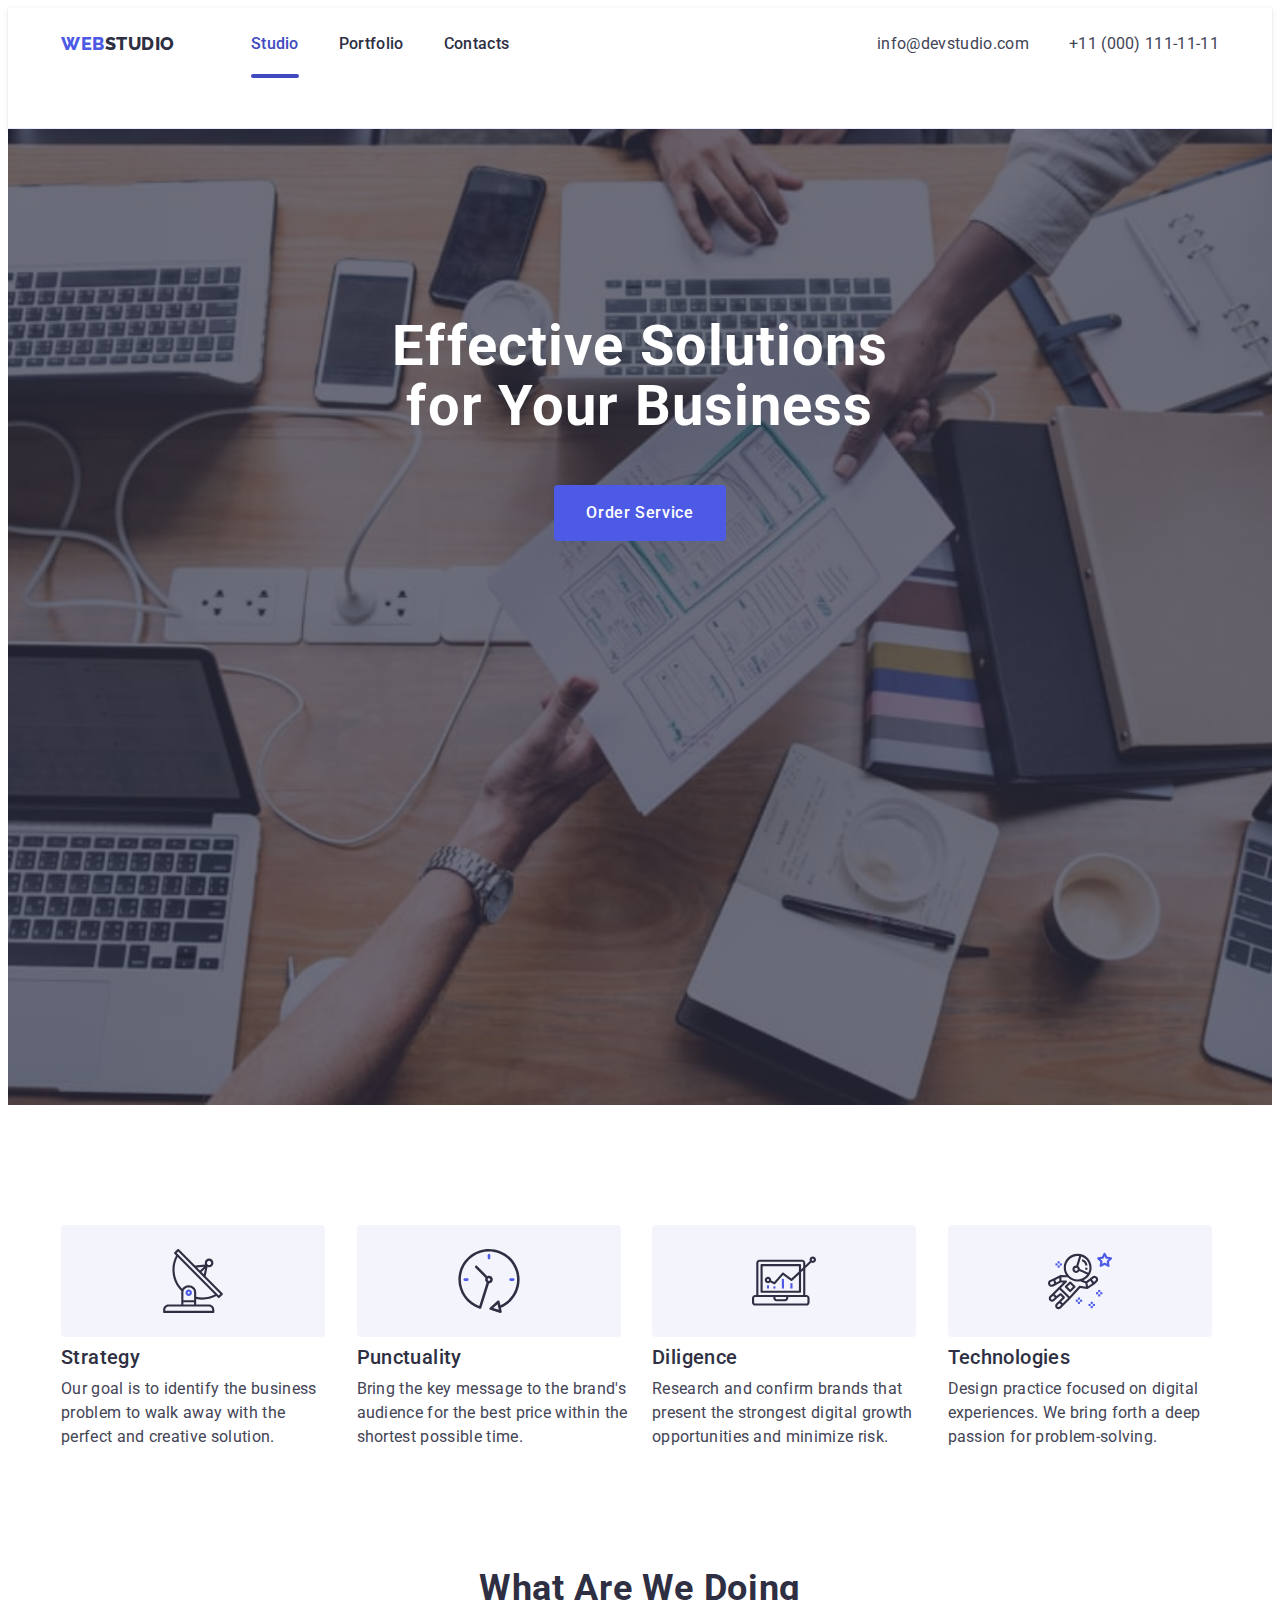
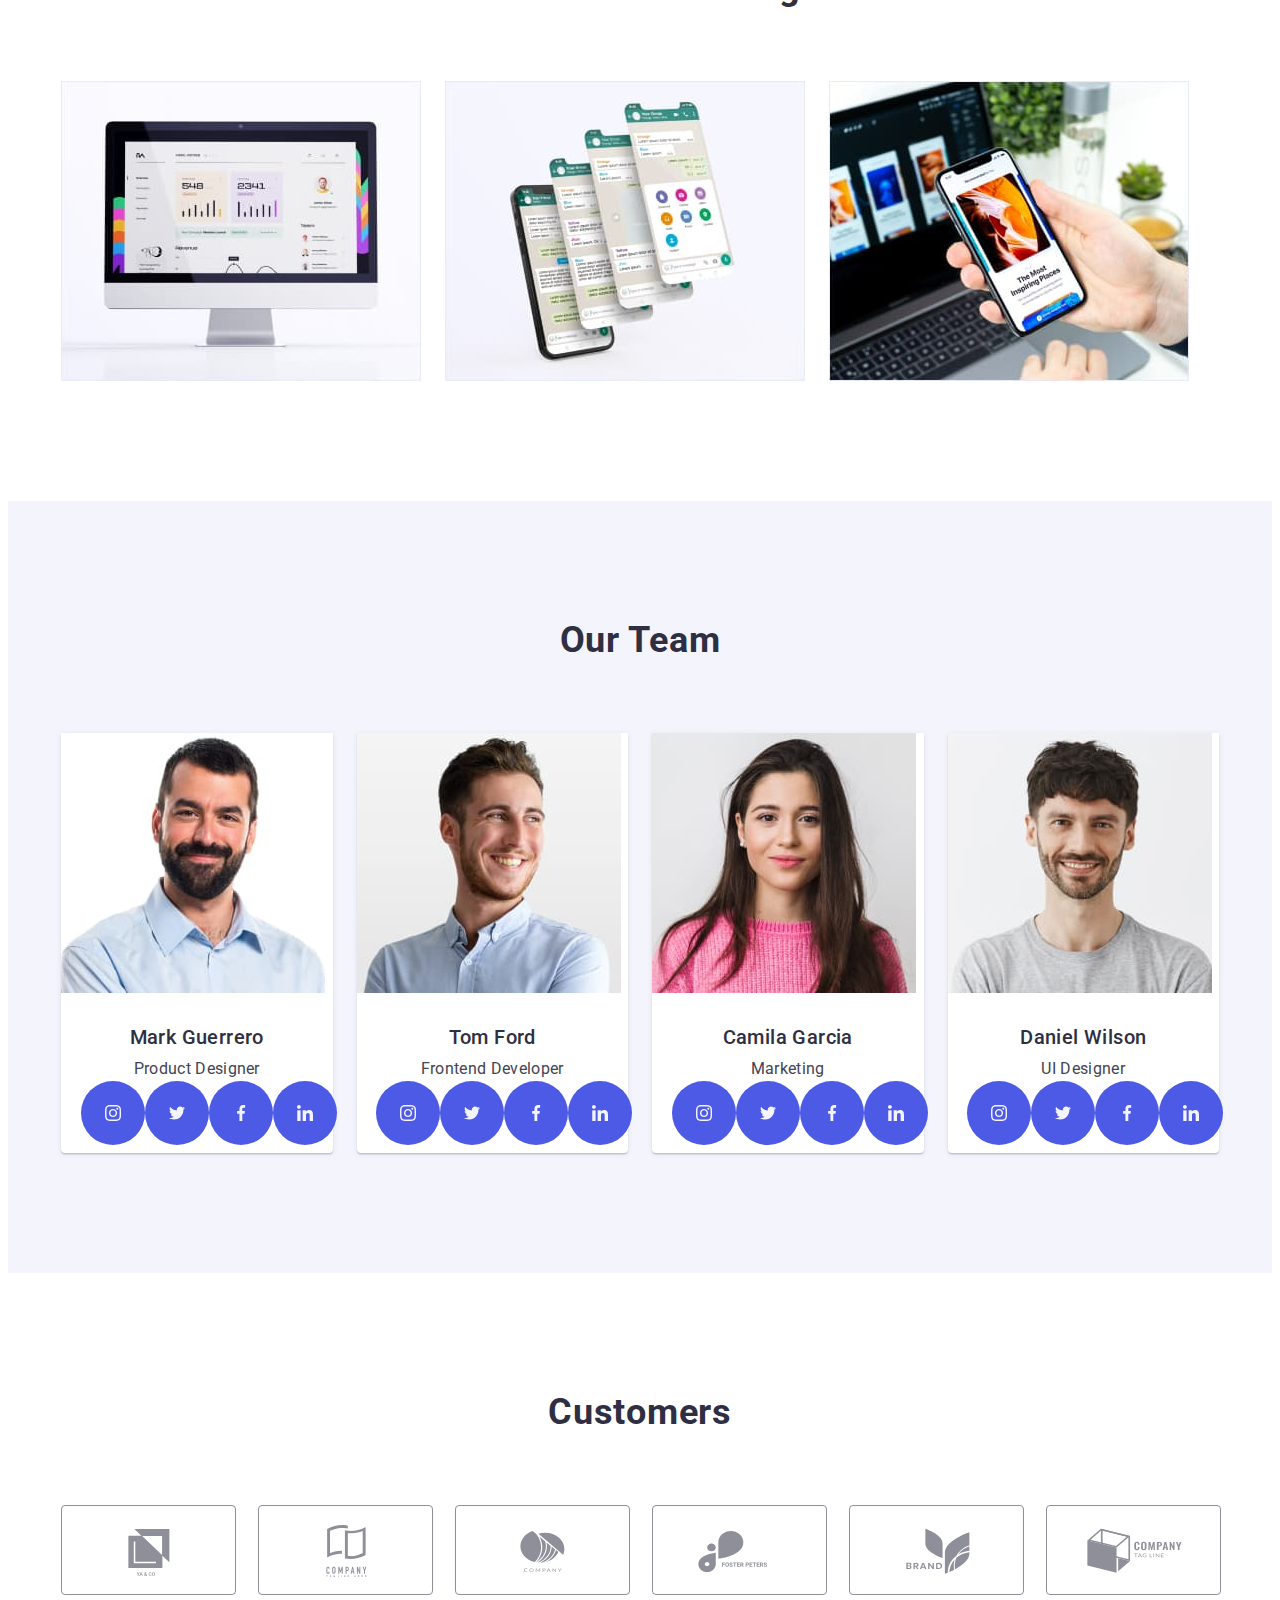
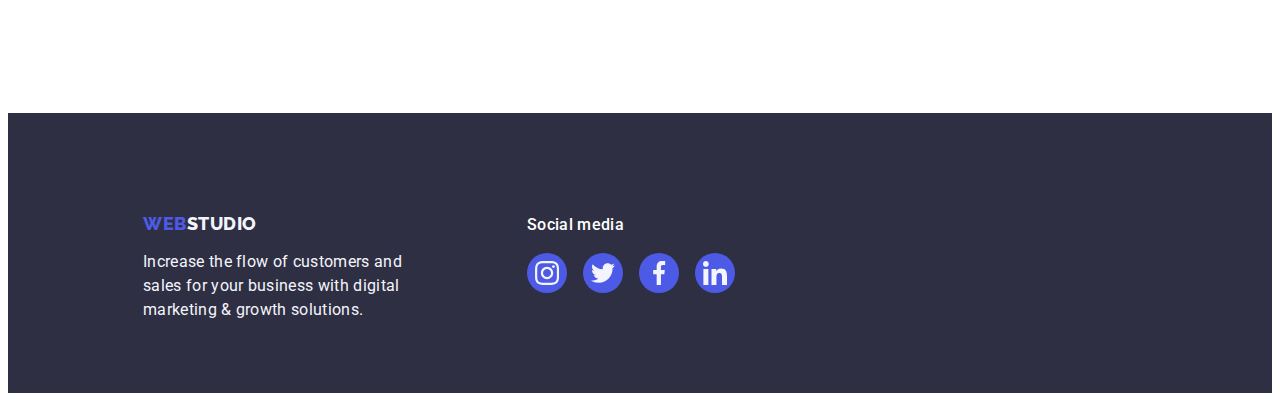
==== commit 576cfa50: "yes" ====
--- a/index.html
+++ b/index.html
@@ -31,7 +31,7 @@
           >
           <ul class="list-menu list">
             <li class="link-item-main">
-              <a href="./index.html" class="link-menu link">Studio</a>
+              <a href="./index.html" class="link-menu link current">Studio</a>
             </li>
             <li class="link-item-main">
               <a href="./portfolio.html" class="link-menu link">Portfolio</a>
@@ -181,42 +181,41 @@
               <div class="team-container">
                 <h3 class="name-team">Mark Guerrero</h3>
                 <p class="profession-team">Product Designer</p>
-                <div class="container-social-link">
-                  <ul class="icon-main-list list">
-                    <li class="social-icon-list">
-                      <a href="#" class="social-icon-link"
-                        ><svg class="" width="16" height="16">
-                          <use
-                            href="./images/symbol-defs.svg#icon-instagram"
-                          ></use></svg
-                      ></a>
-                    </li>
-                    <li class="social-icon-list">
-                      <a href="#" class="social-icon-link"
-                        ><svg class="" width="16" height="16">
-                          <use
-                            href="./images/symbol-defs.svg#icon-twitter"
-                          ></use></svg
-                      ></a>
-                    </li>
-                    <li class="social-icon-list">
-                      <a href="#" class="social-icon-link"
-                        ><svg class="" width="16" height="16">
-                          <use
-                            href="./images/symbol-defs.svg#icon-facebook"
-                          ></use></svg
-                      ></a>
-                    </li>
-                    <li class="social-icon-list">
-                      <a href="#" class="social-icon-link"
-                        ><svg class="" width="16" height="16">
-                          <use
-                            href="./images/symbol-defs.svg#icon-linkedin"
-                          ></use></svg
-                      ></a>
-                    </li>
-                  </ul>
-                </div>
+
+                <ul class="icon-main-list list">
+                  <li class="social-icon-list">
+                    <a href="#" class="social-icon-link"
+                      ><svg class="icon-main-social" width="16" height="16">
+                        <use
+                          href="./images/symbol-defs.svg#icon-instagram"
+                        ></use></svg
+                    ></a>
+                  </li>
+                  <li class="social-icon-list">
+                    <a href="#" class="social-icon-link"
+                      ><svg class="icon-main-social" width="16" height="16">
+                        <use
+                          href="./images/symbol-defs.svg#icon-twitter"
+                        ></use></svg
+                    ></a>
+                  </li>
+                  <li class="social-icon-list">
+                    <a href="#" class="social-icon-link"
+                      ><svg class="icon-main-social" width="16" height="16">
+                        <use
+                          href="./images/symbol-defs.svg#icon-facebook"
+                        ></use></svg
+                    ></a>
+                  </li>
+                  <li class="social-icon-list">
+                    <a href="#" class="social-icon-link"
+                      ><svg class="icon-main-social" width="16" height="16">
+                        <use
+                          href="./images/symbol-defs.svg#icon-linkedin"
+                        ></use></svg
+                    ></a>
+                  </li>
+                </ul>
               </div>
             </li>
             <li class="info-team list">
@@ -230,42 +229,41 @@
               <div class="team-container">
                 <h3 class="name-team">Tom Ford</h3>
                 <p class="profession-team">Frontend Developer</p>
-                <div class="container-social-link">
-                  <ul class="icon-main-list">
-                    <li class="social-icon-list">
-                      <a href="#" class="social-icon-link"
-                        ><svg class="" width="16" height="16">
-                          <use
-                            href="./images/symbol-defs.svg#icon-instagram"
-                          ></use></svg
-                      ></a>
-                    </li>
-                    <li class="social-icon-list">
-                      <a href="#" class="social-icon-link"
-                        ><svg class="" width="16" height="16">
-                          <use
-                            href="./images/symbol-defs.svg#icon-twitter"
-                          ></use></svg
-                      ></a>
-                    </li>
-                    <li class="social-icon-list">
-                      <a href="#" class="social-icon-link"
-                        ><svg class="" width="16" height="16">
-                          <use
-                            href="./images/symbol-defs.svg#icon-facebook"
-                          ></use></svg
-                      ></a>
-                    </li>
-                    <li class="social-icon-list">
-                      <a href="#" class="social-icon-link"
-                        ><svg class="" width="16" height="16">
-                          <use
-                            href="./images/symbol-defs.svg#icon-linkedin"
-                          ></use></svg
-                      ></a>
-                    </li>
-                  </ul>
-                </div>
+
+                <ul class="icon-main-list">
+                  <li class="social-icon-list">
+                    <a href="#" class="social-icon-link"
+                      ><svg class="icon-main-social" width="16" height="16">
+                        <use
+                          href="./images/symbol-defs.svg#icon-instagram"
+                        ></use></svg
+                    ></a>
+                  </li>
+                  <li class="social-icon-list">
+                    <a href="#" class="social-icon-link"
+                      ><svg class="icon-main-social" width="16" height="16">
+                        <use
+                          href="./images/symbol-defs.svg#icon-twitter"
+                        ></use></svg
+                    ></a>
+                  </li>
+                  <li class="social-icon-list">
+                    <a href="#" class="social-icon-link"
+                      ><svg class="icon-main-social" width="16" height="16">
+                        <use
+                          href="./images/symbol-defs.svg#icon-facebook"
+                        ></use></svg
+                    ></a>
+                  </li>
+                  <li class="social-icon-list">
+                    <a href="#" class="social-icon-link"
+                      ><svg class="icon-main-social" width="16" height="16">
+                        <use
+                          href="./images/symbol-defs.svg#icon-linkedin"
+                        ></use></svg
+                    ></a>
+                  </li>
+                </ul>
               </div>
             </li>
             <li class="info-team list">
@@ -279,42 +277,40 @@
               <div class="team-container">
                 <h3 class="name-team">Camila Garcia</h3>
                 <p class="profession-team">Marketing</p>
-                <div class="container-social-link">
-                  <ul class="icon-main-list">
-                    <li class="social-icon-list">
-                      <a href="#" class="social-icon-link"
-                        ><svg class="" width="16" height="16">
-                          <use
-                            href="./images/symbol-defs.svg#icon-instagram"
-                          ></use></svg
-                      ></a>
-                    </li>
-                    <li class="social-icon-list">
-                      <a href="#" class="social-icon-link"
-                        ><svg class="" width="16" height="16">
-                          <use
-                            href="./images/symbol-defs.svg#icon-twitter"
-                          ></use></svg
-                      ></a>
-                    </li>
-                    <li class="social-icon-list">
-                      <a href="#" class="social-icon-link"
-                        ><svg class="" width="16" height="16">
-                          <use
-                            href="./images/symbol-defs.svg#icon-facebook"
-                          ></use></svg
-                      ></a>
-                    </li>
-                    <li class="social-icon-list">
-                      <a href="#" class="social-icon-link"
-                        ><svg class="" width="16" height="16">
-                          <use
-                            href="./images/symbol-defs.svg#icon-linkedin"
-                          ></use></svg
-                      ></a>
-                    </li>
-                  </ul>
-                </div>
+                <ul class="icon-main-list">
+                  <li class="social-icon-list">
+                    <a href="#" class="social-icon-link"
+                      ><svg class="icon-main-social" width="16" height="16">
+                        <use
+                          href="./images/symbol-defs.svg#icon-instagram"
+                        ></use></svg
+                    ></a>
+                  </li>
+                  <li class="social-icon-list">
+                    <a href="#" class="social-icon-link"
+                      ><svg class="icon-main-social" width="16" height="16">
+                        <use
+                          href="./images/symbol-defs.svg#icon-twitter"
+                        ></use></svg
+                    ></a>
+                  </li>
+                  <li class="social-icon-list">
+                    <a href="#" class="social-icon-link"
+                      ><svg class="icon-main-social" width="16" height="16">
+                        <use
+                          href="./images/symbol-defs.svg#icon-facebook"
+                        ></use></svg
+                    ></a>
+                  </li>
+                  <li class="social-icon-list">
+                    <a href="#" class="social-icon-link"
+                      ><svg class="icon-main-social" width="16" height="16">
+                        <use
+                          href="./images/symbol-defs.svg#icon-linkedin"
+                        ></use></svg
+                    ></a>
+                  </li>
+                </ul>
               </div>
             </li>
             <li class="info-team list">
@@ -328,42 +324,41 @@
               <div class="team-container">
                 <h3 class="name-team">Daniel Wilson</h3>
                 <p class="profession-team">UI Designer</p>
-                <div class="container-social-link">
-                  <ul class="icon-main-list">
-                    <li class="social-icon-list">
-                      <a href="#" class="social-icon-link"
-                        ><svg class="" width="16" height="16">
-                          <use
-                            href="./images/symbol-defs.svg#icon-instagram"
-                          ></use></svg
-                      ></a>
-                    </li>
-                    <li class="social-icon-list">
-                      <a href="#" class="social-icon-link"
-                        ><svg class="" width="16" height="16">
-                          <use
-                            href="./images/symbol-defs.svg#icon-twitter"
-                          ></use></svg
-                      ></a>
-                    </li>
-                    <li class="social-icon-list">
-                      <a href="#" class="social-icon-link"
-                        ><svg class="" width="16" height="16">
-                          <use
-                            href="./images/symbol-defs.svg#icon-facebook"
-                          ></use></svg
-                      ></a>
-                    </li>
-                    <li class="social-icon-list">
-                      <a href="#" class="social-icon-link"
-                        ><svg class="" width="16" height="16">
-                          <use
-                            href="./images/symbol-defs.svg#icon-linkedin"
-                          ></use></svg
-                      ></a>
-                    </li>
-                  </ul>
-                </div>
+
+                <ul class="icon-main-list">
+                  <li class="social-icon-list">
+                    <a href="#" class="social-icon-link"
+                      ><svg class="icon-main-social" width="16" height="16">
+                        <use
+                          href="./images/symbol-defs.svg#icon-instagram"
+                        ></use></svg
+                    ></a>
+                  </li>
+                  <li class="social-icon-list">
+                    <a href="#" class="social-icon-link"
+                      ><svg class="icon-main-social" width="16" height="16">
+                        <use
+                          href="./images/symbol-defs.svg#icon-twitter"
+                        ></use></svg
+                    ></a>
+                  </li>
+                  <li class="social-icon-list">
+                    <a href="#" class="social-icon-link"
+                      ><svg class="icon-main-social" width="16" height="16">
+                        <use
+                          href="./images/symbol-defs.svg#icon-facebook"
+                        ></use></svg
+                    ></a>
+                  </li>
+                  <li class="social-icon-list">
+                    <a href="#" class="social-icon-link"
+                      ><svg class="icon-main-social" width="16" height="16">
+                        <use
+                          href="./images/symbol-defs.svg#icon-linkedin"
+                        ></use></svg
+                    ></a>
+                  </li>
+                </ul>
               </div>
             </li>
           </ul>
@@ -475,7 +470,7 @@
           <ul class="icon-footer-item list">
             <li class="footer-icon-list">
               <a href="#" class="footer-link"
-                ><svg class="" width="24" height="24">
+                ><svg class="footer-icon-main" width="24" height="24">
                   <use
                     href="./images/symbol-defs.svg#icon-instagram"
                   ></use></svg
@@ -483,19 +478,19 @@
             </li>
             <li class="footer-icon-list">
               <a href="#" class="footer-link link"
-                ><svg class="" width="24" height="24">
+                ><svg class="footer-icon-main" width="24" height="24">
                   <use href="./images/symbol-defs.svg#icon-twitter"></use></svg
               ></a>
             </li>
             <li class="footer-icon-list">
               <a href="#" class="footer-link link"
-                ><svg class="" width="24" height="24">
+                ><svg class="footer-icon-main" width="24" height="24">
                   <use href="./images/symbol-defs.svg#icon-facebook"></use></svg
               ></a>
             </li>
             <li class="footer-icon-list">
               <a href="#" class="footer-link link"
-                ><svg class="" width="24" height="24">
+                ><svg class="footer-icon-main" width="24" height="24">
                   <use href="./images/symbol-defs.svg#icon-linkedin"></use></svg
               ></a>
             </li>
--- a/css/styles.css
+++ b/css/styles.css
@@ -59,6 +59,8 @@
   justify-content: space-between;
   border-bottom: 1px solid #e7e9fc;
   height: 72px;
+  box-shadow: 0px 2px 1px rgba(46, 47, 66, 0.08),
+    0px 1px 1px rgba(46, 47, 66, 0.16), 0px 1px 6px rgba(46, 47, 66, 0.08);
 }
 
 .header-container {
@@ -99,10 +101,23 @@
   letter-spacing: 0.02em;
   color: var(--title-color);
   padding: 24px 0;
+}
+.current {
   transition: color 250ms cubic-bezier(0.4, 0, 0.2, 1);
-}
-
-.link-item-main {
+  position: relative;
+  color: #404bbf;
+}
+
+.current::after {
+  content: "";
+  width: 100%;
+  height: 4px;
+  position: absolute;
+  border-radius: 2px;
+  left: 0;
+  bottom: 8px;
+  bottom: -1px;
+  background-color: #404bbf;
 }
 
 .link-item-main :hover,
@@ -138,21 +153,23 @@
 }
 
 .button-title-service {
-}
-
-.hero-container {
-  background-color: var(--title-color);
-  padding: 188px 0;
-  height: 600px;
   background-image: linear-gradient(
       rgba(46, 47, 66, 0.7),
       rgba(46, 47, 66, 0.7)
     ),
     url(../images/people-office.jpg);
+  max-width: 1440px;
   background-repeat: no-repeat;
   background-position: center;
   background-size: cover;
-  background-size: 1440px;
+  background-color: var(--title-color);
+  padding: 188px 0;
+  height: 600px;
+  margin-left: auto;
+  margin-right: auto;
+}
+
+.hero-container {
 }
 
 .main-title {
@@ -185,6 +202,7 @@
   border-radius: 4px;
   display: block;
   min-width: 169px;
+  transition: background-color 250ms cubic-bezier(0.4, 0, 0.2, 1);
 }
 
 .button-order:hover,
@@ -291,16 +309,15 @@
 }
 
 .social-icon-link {
-  background: #4d5ae5;
+  background-color: #4d5ae5;
   padding: 12px;
   border-radius: 50%;
   display: flex;
   align-items: center;
   justify-content: center;
-  border: 1px solid #4d5ae5;
   width: 100%;
   height: 100%;
-  transition: color 250ms cubic-bezier(0.4, 0, 0.2, 1);
+  transition: background-color 250ms cubic-bezier(0.4, 0, 0.2, 1);
 }
 
 .social-icon-link:hover,
@@ -311,7 +328,7 @@
 .icon-main-list {
   display: flex;
   gap: 24px;
-  margin-top: 8px;
+  justify-content: center;
 }
 
 .list-team {
@@ -319,13 +336,19 @@
   gap: 24px;
 }
 .team-container {
-  padding: 32px 16px;
+  padding: 32px 0;
+}
+
+.icon-main-social {
+  fill: #f4f4fd;
 }
 
 .info-team {
   background-color: #ffffff;
   border-radius: 0px 0px 4px 4px;
   width: calc((100% - 72px) / 4);
+  box-shadow: 0px 1px 6px rgba(46, 47, 66, 0.08),
+    0px 1px 1px rgba(46, 47, 66, 0.16), 0px 2px 1px rgba(46, 47, 66, 0.08);
 }
 
 .our-team {
@@ -373,10 +396,8 @@
 }
 
 .main-icon-group {
-  display: flex;
   gap: 24px;
-  justify-content: center;
-  align-items: center;
+  display: flex;
 }
 
 .sectiom-customers {
@@ -385,23 +406,24 @@
 }
 
 .list-icon-customers {
-  width: calc((100% - 5 * 24px) / 6);
+  width: calc((100% - 120px) / 6);
   height: 88px;
+}
+
+.link-icon-customers {
+  border: 1px solid #8e8f99;
+  color: #8e8f99;
+  display: flex;
+  justify-content: center;
+  width: 100%;
+  height: 100%;
   border-radius: 4px;
-  transition: color 250ms cubic-bezier(0.4, 0, 0.2, 1);
+  align-items: center;
+  transition: border-color 250ms cubic-bezier(0.4, 0, 0.2, 1),
+    color 250ms cubic-bezier(0.4, 0, 0.2, 1);
 }
 
 .link-icon-customers {
-  display: flex;
-  justify-content: center;
-  align-items: center;
-  height: 100%;
-  width: 100%;
-  color: #8e8f99;
-  border: 1px solid #8e8f99;
-}
-
-.brand-company {
   fill: currentColor;
 }
 
@@ -449,7 +471,7 @@
   font-size: 16px;
   line-height: 1.5;
   letter-spacing: 0.02em;
-  padding-bottom: 16px;
+
   margin-bottom: 16px;
   color: #ffffff;
 }
@@ -472,21 +494,23 @@
 }
 
 .footer-link {
-  background: #4d5ae5;
-  border: 1px solid #4d5ae5;
+  background-color: #4d5ae5;
   display: flex;
   justify-content: center;
   align-items: center;
   border-radius: 50%;
   width: 100%;
   height: 100%;
-  padding: 8px;
   transition: background-color 250ms cubic-bezier(0.4, 0, 0.2, 1);
 }
 
 .footer-link:hover,
 .footer-link:focus {
-  background-color: #404bbf;
+  background-color: #31d0aa;
+}
+
+.footer-icon-main {
+  fill: #f4f4fd;
 }
 
 /** --------------next-html-portfolio--------------- */
@@ -515,21 +539,29 @@
   padding: 12px 24px;
   border: 1px solid #e7e9fc;
   border-radius: 4px;
+  transition: color 250ms cubic-bezier(0.4, 0, 0.2, 1),
+    background-color 250ms cubic-bezier(0.4, 0, 0.2, 1),
+    border-color 250ms cubic-bezier(0.4, 0, 0.2, 1),
+    box-shadow 250ms cubic-bezier(0.4, 0, 0.2, 1);
 }
 
 .button-web-portfolio:hover {
   color: #ffffff;
   background-color: #404bbf;
   border: 1px solid transparent;
-  transition: color 250ms cubic-bezier(0.4, 0, 0.2, 1);
+  box-shadow: 0px 3px 1px rgba(0, 0, 0, 0.1), 0px 2px 1px rgba(0, 0, 0, 0.08),
+    0px 2px 2px rgba(0, 0, 0, 0.12);
 }
 .button-web-portfolio:active,
 .button-web-portfolio:focus {
   color: #ffffff;
   background-color: #404bbf;
   border: 1px solid transparent;
-  transition: color 250ms cubic-bezier(0.4, 0, 0.2, 1);
-}
+  box-shadow: 0px 3px 1px rgba(0, 0, 0, 0.1), 0px 2px 1px rgba(0, 0, 0, 0.08),
+    0px 2px 2px rgba(0, 0, 0, 0.12);
+}
+
+/** --------------next-html-portfolio--------------- */
 
 .ul-portfolio {
   display: flex;
@@ -555,7 +587,6 @@
 
 .li-portfolio {
   width: calc((100% - 48px) / 3);
-  background: #ffffff;
 }
 
 .info-portfolio {
